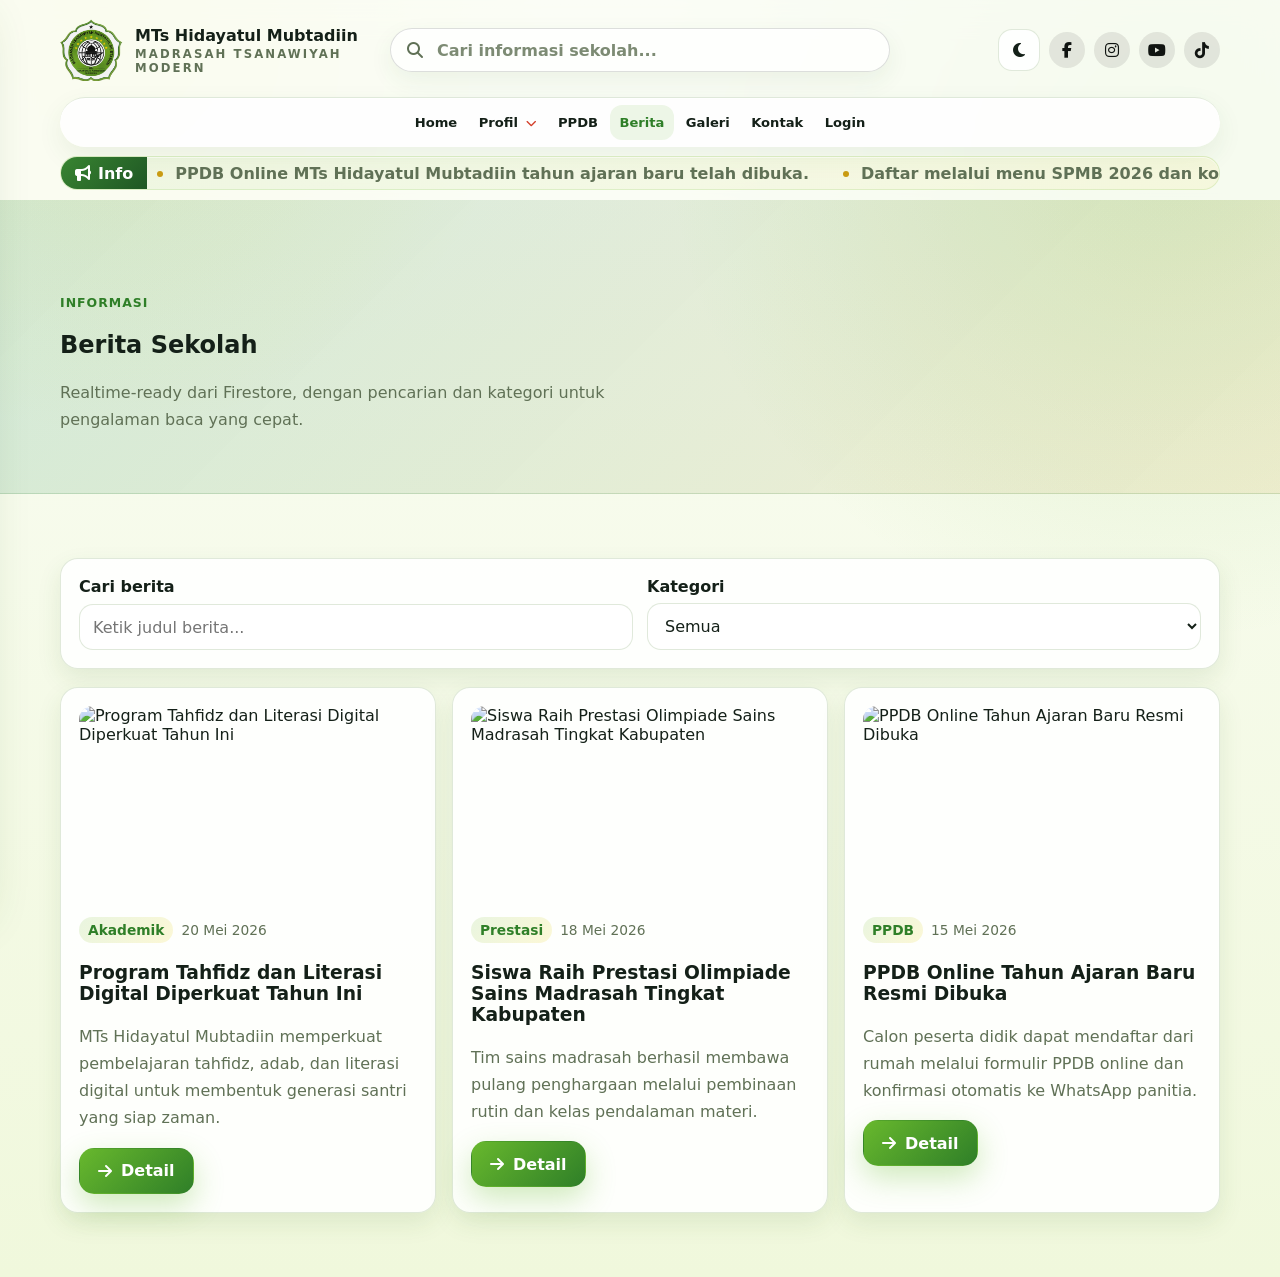
==== berita/index.html @ fa6effda "Initial website upload" ====
<!doctype html>
<html lang="id">
<head>
  <meta charset="utf-8"><meta name="viewport" content="width=device-width, initial-scale=1">
  <title>Berita Sekolah | MTs Hidayatul Mubtadiin</title>
  <meta name="description" content="Berita terbaru MTs Hidayatul Mubtadiin, kategori akademik, prestasi, dan PPDB.">
  <link rel="canonical" href="https://example.github.io/berita/">
  <link rel="stylesheet" href="https://cdnjs.cloudflare.com/ajax/libs/font-awesome/6.5.2/css/all.min.css">
  <link rel="stylesheet" href="../assets/css/styles.css">
</head>
<body>
  <header class="site-header"><div class="topbar"><button class="icon-btn menu-toggle" aria-label="Menu"><i class="fa-solid fa-bars"></i></button><a class="brand-logo" href="../index.html"><img src="../assets/images/logo-mts-small.png" alt="Logo MTs Hidayatul Mubtadiin"></a><div class="brand-title"><strong>Berita Sekolah</strong><span>MTs Hidayatul Mubtadiin</span></div><button class="icon-btn search-toggle" aria-label="Cari"><i class="fa-solid fa-magnifying-glass"></i></button><button class="icon-btn theme-toggle" aria-label="Dark mode"><i class="fa-solid theme-icon fa-moon"></i></button></div><nav class="mobile-nav"><a class="nav-pill" href="../index.html">Home</a><a class="nav-pill" href="../profil/index.html">Profil</a><a class="nav-pill" href="../ppdbonline/index.html">PPDB</a><a class="nav-pill active" href="index.html">Berita</a><a class="nav-pill" href="../galeri/index.html">Galeri</a><a class="nav-pill" href="../kontak/index.html">Kontak</a></nav><div class="running-text mobile-running" aria-label="Informasi berjalan mobile"><span class="ticker-label"><i class="fa-solid fa-bullhorn"></i> Info</span><div class="ticker-viewport"><div class="ticker-track"><span>PPDB Online MTs Hidayatul Mubtadiin tahun ajaran baru telah dibuka.</span><span>Informasi agenda, berita, dan pengumuman resmi tersedia di portal sekolah.</span><span>Madrasah modern, islami, dan berprestasi.</span></div></div></div><div class="desktop-row desktop-school-header"><div class="desktop-topline"><a class="desktop-brand" href="../index.html"><span class="brand-logo"><img src="../assets/images/logo-mts-small.png" alt="Logo MTs Hidayatul Mubtadiin"></span><span><strong>MTs Hidayatul Mubtadiin</strong><small>Madrasah Tsanawiyah Modern</small></span></a><form class="desktop-search" role="search"><i class="fa-solid fa-magnifying-glass"></i><input type="search" placeholder="Cari informasi sekolah..." aria-label="Cari informasi sekolah"></form><div class="desktop-actions" aria-label="Aksi cepat"><button class="icon-btn theme-toggle" type="button" aria-label="Ganti dark mode"><i class="fa-solid theme-icon fa-moon"></i></button><a href="#" aria-label="Facebook"><i class="fa-brands fa-facebook-f"></i></a><a href="#" aria-label="Instagram"><i class="fa-brands fa-instagram"></i></a><a href="#" aria-label="YouTube"><i class="fa-brands fa-youtube"></i></a><a href="#" aria-label="TikTok"><i class="fa-brands fa-tiktok"></i></a></div></div><nav class="desktop-nav desktop-nav-main" aria-label="Navigasi utama"><a href="../index.html">Home</a><div class="dropdown-wrap"><button class="dropdown-toggle" data-target="desktop-profil">Profil <i class="fa-solid fa-chevron-down"></i></button><div class="mega-menu" id="desktop-profil"><a href="../profil/index.html#sejarah"><strong>Sejarah</strong><small>Perjalanan madrasah</small></a><a href="../profil/index.html#visi"><strong>Visi Misi</strong><small>Arah pendidikan</small></a><a href="../profil/index.html#guru"><strong>Guru</strong><small>Tenaga pendidik</small></a><a href="../profil/index.html#sarpras"><strong>Sarpras</strong><small>Fasilitas belajar</small></a><a href="../profil/index.html#prestasi"><strong>Prestasi</strong><small>Capaian siswa</small></a><a href="../profil/index.html#organisasi"><strong>Organisasi</strong><small>Struktur madrasah</small></a></div></div><a href="../ppdbonline/index.html">PPDB</a><a class="active" href="../berita/index.html">Berita</a><a href="../galeri/index.html">Galeri</a><a href="../kontak/index.html">Kontak</a><a href="../login/index.html">Login</a></nav><div class="running-text" aria-label="Informasi berjalan"><span class="ticker-label"><i class="fa-solid fa-bullhorn"></i> Info</span><div class="ticker-viewport"><div class="ticker-track"><span>PPDB Online MTs Hidayatul Mubtadiin tahun ajaran baru telah dibuka.</span><span>Daftar melalui menu SPMB 2026 dan konfirmasi panitia via WhatsApp.</span><span>Informasi agenda, berita, dan pengumuman resmi tersedia di portal sekolah.</span><span>Selamat datang di madrasah modern, islami, dan berprestasi.</span></div></div></div></div></header>
  <aside class="mobile-drawer"><div class="drawer-head"><strong>Menu</strong><button class="icon-btn drawer-close"><i class="fa-solid fa-xmark"></i></button></div><div class="drawer-links"><a href="../index.html">Home</a><a href="../profil/index.html">Profil</a><a href="../ppdbonline/index.html">PPDB</a><a href="../galeri/index.html">Galeri</a><a href="../kontak/index.html">Kontak</a></div></aside><div class="drawer-backdrop"></div>
  <main><section class="page-hero"><div class="container"><span class="eyebrow">Informasi</span><h1>Berita Sekolah</h1><p class="lead">Realtime-ready dari Firestore, dengan pencarian dan kategori untuk pengalaman baca yang cepat.</p></div></section>
    <section class="section container">
      <div class="card form-grid two" style="margin-bottom:18px"><div class="field"><label for="news-search">Cari berita</label><input id="news-search" placeholder="Ketik judul berita..."></div><div class="field"><label for="news-category">Kategori</label><select id="news-category"><option value="all">Semua</option><option>Akademik</option><option>Prestasi</option><option>PPDB</option></select></div></div>
      <div class="grid news-grid" id="news-list"></div>
    </section>
  </main>
  <script src="../data/site-data.js"></script><script src="../assets/js/app.js" defer></script>
</body>
</html>
---- assets/css/styles.css ----
:root {
  color-scheme: light;
  --bg: #fbfdf6;
  --surface: rgba(255, 255, 255, 0.9);
  --surface-solid: #ffffff;
  --surface-soft: #f0f8dc;
  --text: #142018;
  --muted: #607156;
  --line: rgba(61, 118, 33, 0.16);
  --brand: #68b82d;
  --brand-2: #2f7f28;
  --brand-3: #0f4f25;
  --accent: #f1d20b;
  --accent-2: #c99b12;
  --ink: #101411;
  --danger: #c24135;
  --shadow: 0 18px 45px rgba(48, 100, 32, 0.16);
  --shadow-soft: 0 10px 25px rgba(48, 100, 32, 0.1);
  --radius: 18px;
  --radius-sm: 12px;
  --container: min(1160px, calc(100% - 32px));
  --font: "Inter", "Segoe UI", system-ui, -apple-system, sans-serif;
}

[data-theme="dark"] {
  color-scheme: dark;
  --bg: #071009;
  --surface: rgba(16, 28, 13, 0.86);
  --surface-solid: #101b0d;
  --surface-soft: #172611;
  --text: #f5f8ef;
  --muted: #bacab0;
  --line: rgba(213, 241, 180, 0.15);
  --brand: #8dd74f;
  --brand-2: #6fbe36;
  --brand-3: #b6ec78;
  --accent: #f6d718;
  --accent-2: #dfb915;
  --ink: #f5f8ef;
  --danger: #f87171;
  --shadow: 0 18px 45px rgba(0, 0, 0, 0.35);
  --shadow-soft: 0 10px 25px rgba(0, 0, 0, 0.25);
}

* { box-sizing: border-box; }
html { scroll-behavior: smooth; }
body {
  margin: 0;
  font-family: var(--font);
  background:
    radial-gradient(circle at 8% 0%, rgba(241, 210, 11, 0.16), transparent 27rem),
    radial-gradient(circle at 92% 10%, rgba(104, 184, 45, 0.2), transparent 32rem),
    linear-gradient(180deg, var(--bg), var(--surface-soft));
  color: var(--text);
  transition: background 240ms ease, color 240ms ease;
}
a { color: inherit; text-decoration: none; }
button, input, textarea, select { font: inherit; }
img { max-width: 100%; display: block; }
:focus-visible { outline: 3px solid rgba(214, 166, 69, 0.7); outline-offset: 3px; }
.container { width: var(--container); margin-inline: auto; }
.skip-link {
  position: absolute; left: 12px; top: -60px; z-index: 1000; padding: 10px 14px;
  border-radius: 999px; background: var(--brand); color: #fff; transition: top 180ms ease;
}
.skip-link:focus { top: 12px; }

.site-header {
  position: sticky; top: 0; z-index: 100;
  background: rgba(251, 253, 246, 0.82);
  border-bottom: 1px solid transparent;
  backdrop-filter: blur(16px);
  transition: box-shadow 220ms ease, border-color 220ms ease, background 220ms ease;
}
[data-theme="dark"] .site-header { background: rgba(7, 16, 9, 0.78); }
.site-header.is-scrolled { box-shadow: var(--shadow-soft); border-color: var(--line); }
.topbar {
  display: grid; grid-template-columns: 44px 48px 1fr 44px 44px; gap: 8px; align-items: center;
  min-height: 66px; width: var(--container); margin: 0 auto;
}
.icon-btn {
  width: 42px; height: 42px; border: 1px solid var(--line); border-radius: 14px;
  background: var(--surface); color: var(--text); display: grid; place-items: center;
  cursor: pointer; transition: transform 180ms ease, background 180ms ease, border-color 180ms ease;
}
.icon-btn:hover { transform: translateY(-2px); border-color: rgba(104, 184, 45, 0.46); color: var(--brand-2); }
.brand-logo {
  width: 56px; height: 56px; display: grid; place-items: center; color: #fff;
  overflow: hidden;
  font-weight: 900;
}
.brand-logo img { width: 86%; height: 86%; object-fit: contain; transform: none; }
@media (min-width: 760px) {
  .desktop-brand .brand-logo {
    width: 76px;
    height: 76px;
  }
  .desktop-brand .brand-logo img {
    width: 100%;
    height: 100%;
  }
}
@media (max-width: 759px) {
  .topbar .brand-logo {
    width: 48px;
    height: 48px;
  }
  .topbar .brand-logo img {
    width: 90%;
    height: 90%;
  }
}
.brand-title { min-width: 0; }
.brand-title strong { display: block; font-size: 0.95rem; line-height: 1.15; white-space: nowrap; overflow: hidden; text-overflow: ellipsis; }
.brand-title span { display: block; color: var(--muted); font-size: 0.74rem; margin-top: 2px; }
.mobile-nav {
  display: flex; gap: 8px; overflow-x: auto; scrollbar-width: none; width: var(--container); margin: 0 auto;
  padding: 0 0 12px;
}
.mobile-nav::-webkit-scrollbar { display: none; }
.mobile-mega {
  display: grid; grid-template-columns: repeat(2, minmax(0, 1fr)); gap: 8px; width: var(--container); margin: -4px auto 12px;
  max-height: 0; overflow: hidden; opacity: 0; transform: translateY(-6px); transition: 200ms ease;
}
.mobile-mega.open { max-height: 260px; opacity: 1; transform: translateY(0); }
.mobile-mega a { padding: 13px; border-radius: 15px; background: var(--surface-solid); border: 1px solid var(--line); box-shadow: var(--shadow-soft); font-weight: 800; }
.nav-pill, .desktop-nav a, .desktop-nav button {
  border: 0; background: transparent; color: var(--text); cursor: pointer;
}
.nav-pill {
  flex: 0 0 auto; padding: 9px 14px; border-radius: 999px; background: var(--surface);
  border: 1px solid var(--line); font-weight: 700; font-size: 0.88rem;
}
.nav-pill.active, .nav-pill:hover { background: linear-gradient(135deg, var(--brand), var(--brand-2)); color: #fff; border-color: transparent; box-shadow: 0 10px 22px rgba(104, 184, 45, .24); }
.desktop-row { display: none; width: var(--container); margin: 0 auto; min-height: 74px; align-items: center; justify-content: space-between; }
.desktop-brand { display: flex; align-items: center; gap: 12px; font-weight: 900; }
.desktop-brand small { display: block; margin-top: 2px; color: var(--muted); font-size: .73rem; letter-spacing: .18em; text-transform: uppercase; }
.desktop-nav { display: flex; align-items: center; gap: 6px; }
.desktop-nav a, .desktop-nav button { padding: 12px 13px; border-radius: 12px; font-weight: 750; }
.desktop-nav a:hover, .desktop-nav button:hover { background: linear-gradient(135deg, rgba(104, 184, 45, .12), rgba(241, 210, 11, .12)); color: var(--brand-2); }
.desktop-nav a.active { color: var(--brand-2); background: rgba(104, 184, 45, .11); }
.desktop-school-header {
  min-height: 0; padding: 12px 0 9px; display: none; flex-direction: column; gap: 9px;
}
.desktop-topline {
  width: 100%; display: grid; grid-template-columns: minmax(260px, 1fr) minmax(360px, 500px) minmax(230px, 1fr);
  gap: 20px; align-items: center;
}
.desktop-search {
  min-height: 44px; display: flex; align-items: center; gap: 12px; padding: 0 16px;
  border: 1px solid rgba(20, 32, 24, .14); border-radius: 999px; background: rgba(255,255,255,.76);
  box-shadow: inset 0 1px 0 rgba(255,255,255,.82), 0 9px 24px rgba(48,100,32,.07);
}
[data-theme="dark"] .desktop-search { background: rgba(255,255,255,.06); border-color: var(--line); }
.desktop-search i { color: var(--muted); }
.desktop-search input {
  width: 100%; border: 0; outline: 0; background: transparent; color: var(--text); font-weight: 650;
}
.desktop-search input::placeholder { color: color-mix(in srgb, var(--muted), transparent 18%); }
.desktop-actions { display: flex; justify-content: flex-end; align-items: center; gap: 9px; }
.desktop-actions a {
  width: 36px; height: 36px; display: grid; place-items: center; border-radius: 50%;
  background: rgba(16,20,17,.09); color: var(--ink); transition: transform 180ms ease, background 180ms ease, color 180ms ease;
}
[data-theme="dark"] .desktop-actions a { background: rgba(255,255,255,.1); color: var(--text); }
.desktop-actions a:hover { transform: translateY(-2px); background: rgba(104,184,45,.18); color: var(--brand-2); }
.desktop-nav-main {
  width: 100%; justify-content: center; gap: 3px; padding-top: 5px; border-top: 1px solid var(--line);
  flex-wrap: nowrap;
  background: rgba(255,255,255,.86); border-radius: 999px; padding: 7px 10px;
  box-shadow: 0 10px 26px rgba(48,100,32,.08), inset 0 1px 0 rgba(255,255,255,.8);
}
[data-theme="dark"] .desktop-nav-main { background: rgba(255,255,255,.08); }
.desktop-nav-main a, .desktop-nav-main button {
  font-size: clamp(.82rem, .92vw, .96rem); padding: 10px clamp(7px, .72vw, 12px); white-space: nowrap;
}
.desktop-nav-main i, .desktop-nav-main .dropdown-toggle i { color: #d33d28; font-size: .68rem; margin-left: 3px; }
.running-text {
  width: 100%; display: grid; grid-template-columns: auto 1fr; align-items: center; gap: 10px;
  min-height: 34px; border: 1px solid rgba(104,184,45,.16); border-radius: 999px;
  background: linear-gradient(135deg, rgba(104,184,45,.08), rgba(241,210,11,.08)); overflow: hidden;
  box-shadow: inset 0 1px 0 rgba(255,255,255,.5);
}
.mobile-running {
  width: var(--container); margin: -4px auto 10px; min-height: 31px; border-radius: 12px;
}
.mobile-running .ticker-label { padding: 0 10px; font-size: .78rem; }
.mobile-running .ticker-track { font-size: .82rem; animation-duration: 24s; }
.ticker-label {
  height: 100%; display: inline-flex; align-items: center; gap: 7px; padding: 0 14px;
  background: linear-gradient(135deg, rgba(47,127,40,.95), rgba(20,78,26,.95)); color: #fff; font-weight: 850;
}
.ticker-viewport { overflow: hidden; white-space: nowrap; }
.ticker-track {
  display: inline-flex; gap: 34px; padding-right: 34px; color: var(--muted); font-weight: 750;
  animation: ticker-move 32s linear infinite;
}
.ticker-track span::before {
  content: ""; display: inline-block; width: 6px; height: 6px; border-radius: 50%;
  background: var(--accent-2); margin-right: 12px; vertical-align: middle;
}
.running-text:hover .ticker-track { animation-play-state: paused; }
@keyframes ticker-move {
  from { transform: translateX(100%); }
  to { transform: translateX(-100%); }
}
.dropdown-wrap { position: relative; }
.mega-menu {
  position: absolute; top: calc(100% + 12px); left: 0; width: min(520px, calc(100vw - 32px));
  background: var(--surface-solid); border: 1px solid var(--line); border-radius: var(--radius);
  box-shadow: var(--shadow); padding: 14px; display: grid; grid-template-columns: repeat(2, minmax(0, 1fr));
  gap: 10px; opacity: 0; transform: translateY(8px); pointer-events: none; transition: 180ms ease;
}
.mega-menu.open { opacity: 1; transform: translateY(0); pointer-events: auto; }
.mega-menu a { padding: 14px; border-radius: 14px; background: var(--surface-soft); display: grid; gap: 5px; }
.mega-menu small { color: var(--muted); }
.mobile-drawer {
  position: fixed; inset: 0 auto 0 0; width: min(330px, 86vw); z-index: 150; background: var(--surface-solid);
  transform: translateX(-105%); transition: transform 220ms ease; box-shadow: var(--shadow); padding: 18px;
}
.mobile-drawer.open { transform: translateX(0); }
.drawer-backdrop { position: fixed; inset: 0; background: rgba(0,0,0,.38); z-index: 140; opacity: 0; pointer-events: none; transition: opacity 180ms ease; }
.drawer-backdrop.open { opacity: 1; pointer-events: auto; }
.drawer-head { display: flex; justify-content: space-between; align-items: center; margin-bottom: 18px; }
.drawer-links { display: grid; gap: 8px; }
.drawer-links a { padding: 13px 12px; border-radius: 14px; background: var(--surface-soft); font-weight: 750; }
.mini-grid { display: grid; grid-template-columns: repeat(2, minmax(0, 1fr)); gap: 8px; margin: 10px 0; }
.mini-grid a { font-size: 0.9rem; background: var(--surface); border: 1px solid var(--line); }

.hero {
  min-height: clamp(520px, 72vh, 650px); position: relative; display: grid; align-items: end; overflow: hidden;
  background: #0a2410;
}
.hero-slider { position: absolute; inset: 0; z-index: 0; }
.hero-slider::after {
  content: ""; position: absolute; inset: 0;
  background:
    radial-gradient(circle at 85% 20%, rgba(241, 210, 11, .38), transparent 24rem),
    linear-gradient(115deg, rgba(7, 43, 18, .9) 0%, rgba(47, 127, 40, .66) 48%, rgba(104, 184, 45, .35) 100%);
}
.hero-slide {
  position: absolute; inset: 0; background-size: cover; background-position: center;
  opacity: 0; transform: scale(1.04); transition: opacity 900ms ease, transform 6500ms linear;
}
.hero-slide.active { opacity: 1; transform: scale(1); }
.hero::after {
  content: ""; position: absolute; inset: auto 0 0 0; height: 140px; z-index: 1;
  background: linear-gradient(0deg, var(--bg), transparent);
}
.hero-dots {
  position: absolute; z-index: 3; right: max(16px, calc((100vw - 1160px) / 2)); bottom: 36px;
  display: flex; gap: 8px;
}
.hero-dots button {
  width: 10px; height: 10px; border: 0; border-radius: 999px; padding: 0; cursor: pointer;
  background: rgba(255,255,255,.52); transition: width 220ms ease, background 220ms ease;
}
.hero-dots button.active { width: 30px; background: var(--accent); }
.hero-arrow {
  position: absolute; z-index: 3; top: 50%; transform: translateY(-50%);
  width: 44px; height: 44px; border: 1px solid rgba(255,255,255,.2); border-radius: 999px;
  background: rgba(12, 24, 14, .48); color: rgba(255,255,255,.88); backdrop-filter: blur(10px);
  display: grid; place-items: center; cursor: pointer; transition: background 180ms ease, transform 180ms ease, border-color 180ms ease;
}
.hero-arrow:hover { background: rgba(12, 24, 14, .66); border-color: rgba(241,210,11,.32); transform: translateY(-50%) scale(1.04); }
.hero-arrow-left { left: max(14px, calc((100vw - 1160px) / 2)); }
.hero-arrow-right { right: max(14px, calc((100vw - 1160px) / 2)); }
.hero-inner {
  position: relative; z-index: 2; width: var(--container); margin: 0 auto; padding: 210px 0 64px;
  display: grid; gap: 22px; color: #fff;
}

@media (max-width: 759px) {
  .hero-arrow { width: 38px; height: 38px; top: auto; bottom: 86px; }
  .hero-arrow-left { left: 16px; }
  .hero-arrow-right { right: 16px; }
  .hero-dots { right: 50%; transform: translateX(50%); bottom: 42px; }
  .hero { min-height: 560px; }
  .hero-inner { padding: 190px 0 96px; }
}

@media (min-width: 760px) and (max-width: 979px) {
  .topbar { display: grid !important; }
  .mobile-nav { display: flex !important; }
  .mobile-running { display: grid !important; }
  .desktop-row { display: none !important; }
}
.hero-kicker { display: inline-flex; width: fit-content; gap: 8px; align-items: center; padding: 8px 12px; border-radius: 999px; background: rgba(255,255,255,.14); backdrop-filter: blur(12px); font-weight: 800; }
.hero h1 {   font-size: clamp(2rem, 6vw, 4.2rem); line-height: .98; margin: 0; letter-spacing: 0; max-width: 900px; }
.hero p { max-width: 650px; font-size: clamp(1rem, 2.2vw, 1.25rem); line-height: 1.7; margin: 0; color: rgba(255,255,255,.88); }
.hero-actions { display: flex; flex-wrap: wrap; gap: 12px; }
.btn {
  display: inline-flex; align-items: center; justify-content: center; gap: 9px; min-height: 46px; padding: 12px 18px;
  border-radius: 15px; border: 1px solid transparent; font-weight: 850; cursor: pointer; transition: 180ms ease;
}
.btn-primary { background: linear-gradient(135deg, var(--brand), var(--brand-2)); color: #fff; box-shadow: 0 12px 30px rgba(104, 184, 45, .3); }
.btn-primary:hover, .btn-ghost:hover { transform: translateY(-2px); }
.btn-ghost { color: #fff; border-color: rgba(255,255,255,.35); background: rgba(255,255,255,.1); backdrop-filter: blur(12px); }
.hero-card {
  width: min(100%, 430px); padding: 16px; border: 1px solid rgba(255,255,255,.24); border-radius: var(--radius);
  background: rgba(255,255,255,.14); backdrop-filter: blur(16px); box-shadow: 0 18px 45px rgba(0,0,0,.18);
}
.hero-card strong { display: block; margin-bottom: 8px; }

.section { padding: 64px 0; }
.section-head { display: flex; justify-content: space-between; gap: 20px; align-items: end; margin-bottom: 24px; }
.eyebrow { color: var(--brand-2); font-weight: 900; text-transform: uppercase; font-size: .78rem; letter-spacing: .08em; }
h2 { font-size: clamp(1.65rem, 4vw, 2.9rem); line-height: 1.06; margin: 8px 0 0; letter-spacing: 0; }
.lead { color: var(--muted); line-height: 1.7; max-width: 640px; }
.grid { display: grid; gap: 16px; }
.stats-grid { grid-template-columns: repeat(2, minmax(0, 1fr)); }
.card {
  background: var(--surface); border: 1px solid var(--line); border-radius: var(--radius); box-shadow: var(--shadow-soft);
  padding: 18px; transition: transform 180ms ease, box-shadow 180ms ease, background 180ms ease;
}
.card:hover { transform: translateY(-4px); box-shadow: var(--shadow); }
.stat strong { font-size: clamp(1.8rem, 6vw, 3.2rem); color: var(--brand-2); text-shadow: 0 8px 22px rgba(104, 184, 45, .18); }
.stat span { display: block; color: var(--muted); margin-top: 4px; }
.menu-grid { grid-template-columns: repeat(2, minmax(0, 1fr)); }
.menu-card { position: relative; overflow: hidden; min-height: 124px; display: grid; align-content: space-between; }
.menu-card i { width: 42px; height: 42px; border-radius: 14px; background: linear-gradient(135deg, rgba(104,184,45,.16), rgba(241,210,11,.2)); color: var(--brand-2); display: grid; place-items: center; font-size: 1.1rem; }
.menu-card::after { content: ""; position: absolute; width: 40px; height: 40px; border-radius: 50%; background: rgba(241,210,11,.18); right: -8px; bottom: -8px; transform: scale(0); transition: transform 250ms ease; }
.menu-card:active::after { transform: scale(5); }
.split { display: grid; gap: 20px; }
.principal { display: grid; gap: 18px; align-items: center; }
.principal img { width: 100%; aspect-ratio: 4/3; object-fit: cover; border-radius: var(--radius); box-shadow: var(--shadow); }
.news-grid { grid-template-columns: 1fr; }
.news-card img, .gallery-item img { width: 100%; aspect-ratio: 16/10; object-fit: cover; border-radius: 14px; }
.meta { color: var(--muted); font-size: .86rem; display: flex; gap: 8px; flex-wrap: wrap; align-items: center; }
.badge { color: var(--brand-2); background: linear-gradient(135deg, rgba(104,184,45,.14), rgba(241,210,11,.16)); padding: 5px 9px; border-radius: 999px; font-weight: 800; }
.list { display: grid; gap: 12px; }
.list-item { display: flex; gap: 12px; align-items: start; padding: 14px; border: 1px solid var(--line); border-radius: 15px; background: var(--surface); }
.datebox { width: 54px; min-width: 54px; border-radius: 14px; background: linear-gradient(150deg, var(--brand), var(--brand-2)); color: #fff; text-align: center; padding: 8px 5px; font-weight: 900; box-shadow: 0 10px 18px rgba(104,184,45,.22); }
.datebox small { display: block; font-size: .7rem; font-weight: 700; opacity: .9; }
.gallery-grid { grid-template-columns: repeat(2, minmax(0, 1fr)); }
.video-shell { position: relative; aspect-ratio: 16/9; border-radius: var(--radius); overflow: hidden; background: #0b1d15; box-shadow: var(--shadow); }
.video-shell iframe { position: absolute; inset: 0; width: 100%; height: 100%; border: 0; }
.partners { display: flex; gap: 12px; overflow-x: auto; padding-bottom: 8px; }
.partner { flex: 0 0 160px; height: 74px; border: 1px solid var(--line); background: var(--surface); border-radius: 16px; display: grid; place-items: center; font-weight: 900; color: var(--muted); }

.site-footer { padding: 52px 0 28px; background: linear-gradient(135deg, #0a2410, #17440f 58%, #2f5f12); color: #f4f8ef; }
.footer-grid { display: grid; gap: 24px; }
.footer-grid a { color: #d7efe5; }
.socials { display: flex; gap: 10px; }
.socials a { width: 40px; height: 40px; border-radius: 13px; display: grid; place-items: center; background: rgba(255,255,255,.1); }
.copyright { margin-top: 28px; color: rgba(234,248,241,.72); font-size: .9rem; border-top: 1px solid rgba(255,255,255,.12); padding-top: 18px; }

.page-hero { padding: 92px 0 44px; background: linear-gradient(135deg, rgba(15,138,95,.16), rgba(214,166,69,.14)); border-bottom: 1px solid var(--line); }
.form-grid { display: grid; gap: 14px; }
.field { display: grid; gap: 7px; }
.field label { font-weight: 800; }
.field input, .field textarea, .field select {
  width: 100%; border: 1px solid var(--line); background: var(--surface-solid); color: var(--text); border-radius: 14px; padding: 12px 13px;
}
.field textarea { min-height: 120px; resize: vertical; }
.alert { padding: 14px; border-radius: 14px; border: 1px solid var(--line); background: var(--surface-soft); color: var(--muted); }
.modal {
  position: fixed; inset: 0; background: rgba(0,0,0,.45); display: none; place-items: center; padding: 16px; z-index: 200;
}
.modal.open { display: grid; }
.modal-card { width: min(460px, 100%); background: var(--surface-solid); color: var(--text); border-radius: var(--radius); padding: 24px; box-shadow: var(--shadow); }
.search-panel {
  position: fixed; inset: 74px 16px auto; z-index: 160; background: var(--surface-solid); border: 1px solid var(--line);
  border-radius: var(--radius); box-shadow: var(--shadow); padding: 14px; display: none;
}
.search-panel.open { display: block; }

.auth-shell, .dashboard-shell { min-height: 100vh; }
.auth-shell { display: grid; place-items: center; padding: 24px; }
.auth-card { width: min(430px, 100%); }
.tabs { display: flex; gap: 8px; padding: 6px; background: var(--surface-soft); border-radius: 15px; margin-bottom: 16px; }
.tab { flex: 1; border: 0; border-radius: 12px; padding: 11px; background: transparent; color: var(--text); font-weight: 900; cursor: pointer; }
.tab.active { background: var(--surface-solid); box-shadow: var(--shadow-soft); }
.dashboard-shell { display: grid; grid-template-columns: 1fr; }
.sidebar { background: var(--surface-solid); border-bottom: 1px solid var(--line); padding: 14px; position: sticky; top: 0; z-index: 20; }
.side-nav { display: flex; gap: 8px; overflow-x: auto; }
.side-nav button { white-space: nowrap; border: 1px solid var(--line); background: var(--surface); color: var(--text); padding: 10px 12px; border-radius: 13px; cursor: pointer; font-weight: 800; }
.side-nav button.active { background: var(--brand); color: #fff; }
.dash-main { padding: 18px; }
.table-wrap { overflow-x: auto; border: 1px solid var(--line); border-radius: var(--radius); background: var(--surface); }
table { width: 100%; border-collapse: collapse; min-width: 720px; }
th, td { padding: 12px; text-align: left; border-bottom: 1px solid var(--line); vertical-align: top; }
th { color: var(--muted); font-size: .82rem; text-transform: uppercase; }
.skeleton { position: relative; overflow: hidden; background: var(--surface-soft); min-height: 120px; }
.skeleton::after { content: ""; position: absolute; inset: 0; transform: translateX(-100%); background: linear-gradient(90deg, transparent, rgba(255,255,255,.36), transparent); animation: shimmer 1.5s infinite; }
@keyframes shimmer { 100% { transform: translateX(100%); } }
.reveal { opacity: 0; transform: translateY(22px); transition: opacity 520ms ease, transform 520ms ease; }
.reveal.in-view { opacity: 1; transform: translateY(0); }

@media (min-width: 760px) {
  .mobile-only { display: none !important; }
  .topbar, .mobile-nav, .mobile-running { display: none; }
  .desktop-row { display: flex; }
  .hero-inner { grid-template-columns: minmax(0, 820px); align-items: end; }
  .stats-grid { grid-template-columns: repeat(4, minmax(0, 1fr)); }
  .menu-grid { grid-template-columns: repeat(4, minmax(0, 1fr)); }
  .split, .principal { grid-template-columns: 1.05fr .95fr; }
  .news-grid { grid-template-columns: repeat(3, minmax(0, 1fr)); }
  .gallery-grid { grid-template-columns: repeat(4, minmax(0, 1fr)); }
  .footer-grid { grid-template-columns: 1.4fr .8fr .8fr 1fr; }
  .form-grid.two { grid-template-columns: repeat(2, minmax(0, 1fr)); }
  .dashboard-shell { grid-template-columns: 260px 1fr; }
  .sidebar { min-height: 100vh; border-right: 1px solid var(--line); border-bottom: 0; }
  .side-nav { display: grid; overflow: visible; }
  .dash-main { padding: 28px; }
}
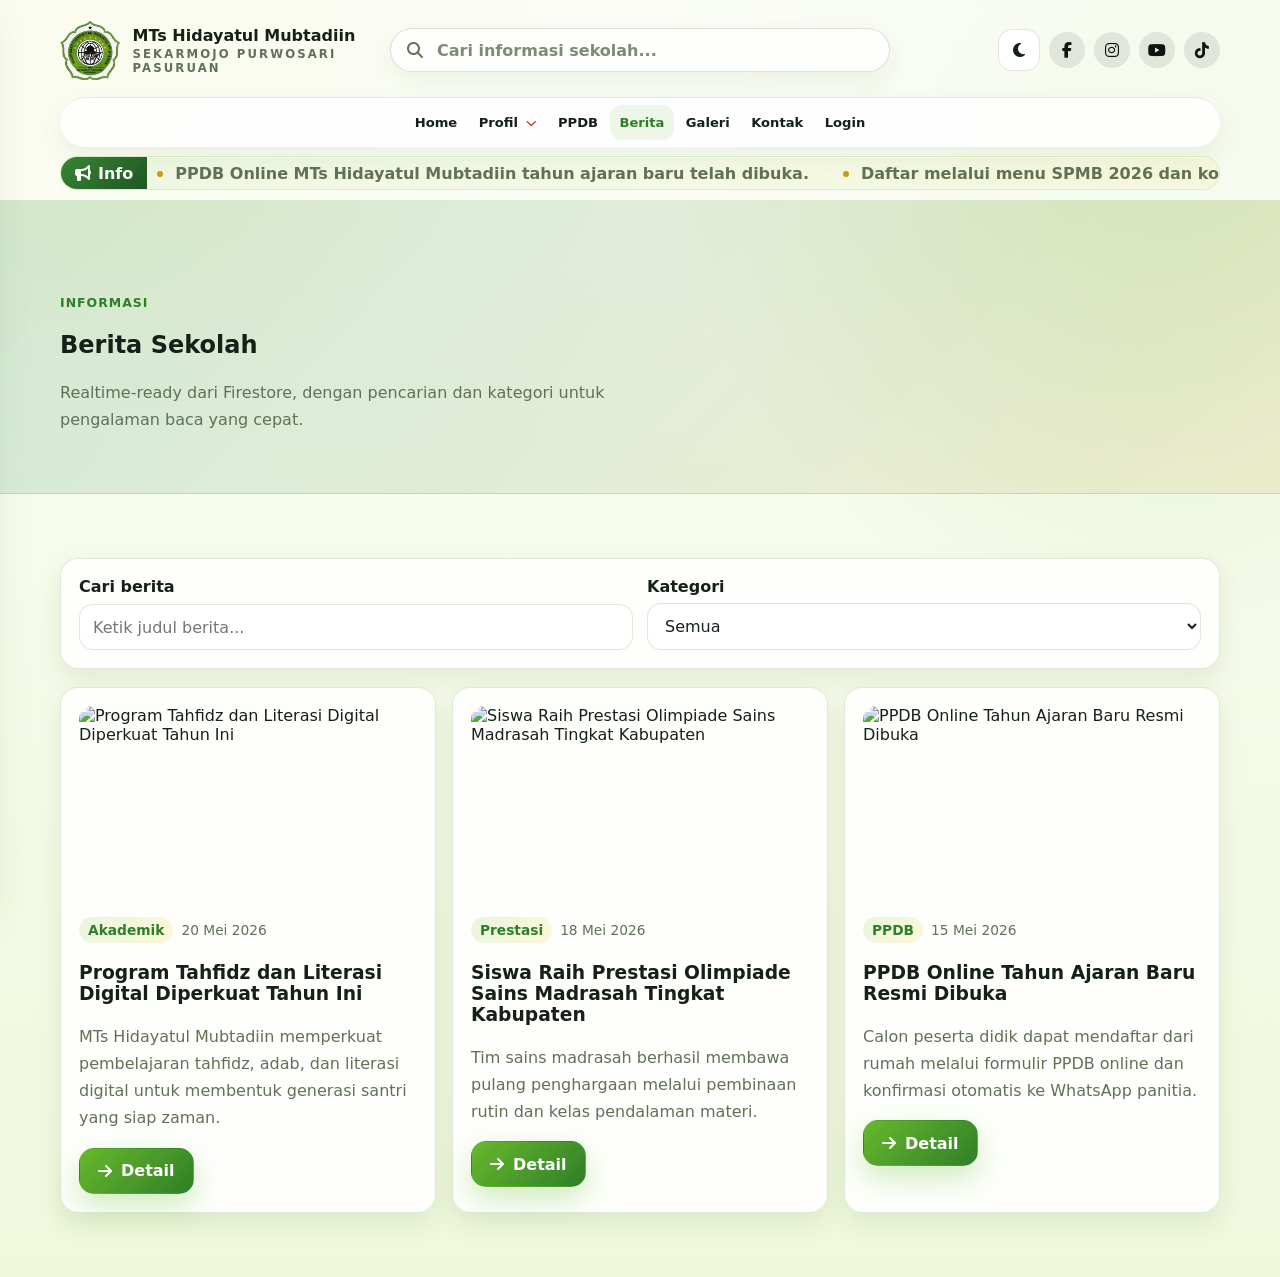
==== commit 246a3b67: "Update index.html" ====
--- a/berita/index.html
+++ b/berita/index.html
@@ -9,7 +9,7 @@
   <link rel="stylesheet" href="../assets/css/styles.css">
 </head>
 <body>
-  <header class="site-header"><div class="topbar"><button class="icon-btn menu-toggle" aria-label="Menu"><i class="fa-solid fa-bars"></i></button><a class="brand-logo" href="../index.html"><img src="../assets/images/logo-mts-small.png" alt="Logo MTs Hidayatul Mubtadiin"></a><div class="brand-title"><strong>Berita Sekolah</strong><span>MTs Hidayatul Mubtadiin</span></div><button class="icon-btn search-toggle" aria-label="Cari"><i class="fa-solid fa-magnifying-glass"></i></button><button class="icon-btn theme-toggle" aria-label="Dark mode"><i class="fa-solid theme-icon fa-moon"></i></button></div><nav class="mobile-nav"><a class="nav-pill" href="../index.html">Home</a><a class="nav-pill" href="../profil/index.html">Profil</a><a class="nav-pill" href="../ppdbonline/index.html">PPDB</a><a class="nav-pill active" href="index.html">Berita</a><a class="nav-pill" href="../galeri/index.html">Galeri</a><a class="nav-pill" href="../kontak/index.html">Kontak</a></nav><div class="running-text mobile-running" aria-label="Informasi berjalan mobile"><span class="ticker-label"><i class="fa-solid fa-bullhorn"></i> Info</span><div class="ticker-viewport"><div class="ticker-track"><span>PPDB Online MTs Hidayatul Mubtadiin tahun ajaran baru telah dibuka.</span><span>Informasi agenda, berita, dan pengumuman resmi tersedia di portal sekolah.</span><span>Madrasah modern, islami, dan berprestasi.</span></div></div></div><div class="desktop-row desktop-school-header"><div class="desktop-topline"><a class="desktop-brand" href="../index.html"><span class="brand-logo"><img src="../assets/images/logo-mts-small.png" alt="Logo MTs Hidayatul Mubtadiin"></span><span><strong>MTs Hidayatul Mubtadiin</strong><small>Madrasah Tsanawiyah Modern</small></span></a><form class="desktop-search" role="search"><i class="fa-solid fa-magnifying-glass"></i><input type="search" placeholder="Cari informasi sekolah..." aria-label="Cari informasi sekolah"></form><div class="desktop-actions" aria-label="Aksi cepat"><button class="icon-btn theme-toggle" type="button" aria-label="Ganti dark mode"><i class="fa-solid theme-icon fa-moon"></i></button><a href="#" aria-label="Facebook"><i class="fa-brands fa-facebook-f"></i></a><a href="#" aria-label="Instagram"><i class="fa-brands fa-instagram"></i></a><a href="#" aria-label="YouTube"><i class="fa-brands fa-youtube"></i></a><a href="#" aria-label="TikTok"><i class="fa-brands fa-tiktok"></i></a></div></div><nav class="desktop-nav desktop-nav-main" aria-label="Navigasi utama"><a href="../index.html">Home</a><div class="dropdown-wrap"><button class="dropdown-toggle" data-target="desktop-profil">Profil <i class="fa-solid fa-chevron-down"></i></button><div class="mega-menu" id="desktop-profil"><a href="../profil/index.html#sejarah"><strong>Sejarah</strong><small>Perjalanan madrasah</small></a><a href="../profil/index.html#visi"><strong>Visi Misi</strong><small>Arah pendidikan</small></a><a href="../profil/index.html#guru"><strong>Guru</strong><small>Tenaga pendidik</small></a><a href="../profil/index.html#sarpras"><strong>Sarpras</strong><small>Fasilitas belajar</small></a><a href="../profil/index.html#prestasi"><strong>Prestasi</strong><small>Capaian siswa</small></a><a href="../profil/index.html#organisasi"><strong>Organisasi</strong><small>Struktur madrasah</small></a></div></div><a href="../ppdbonline/index.html">PPDB</a><a class="active" href="../berita/index.html">Berita</a><a href="../galeri/index.html">Galeri</a><a href="../kontak/index.html">Kontak</a><a href="../login/index.html">Login</a></nav><div class="running-text" aria-label="Informasi berjalan"><span class="ticker-label"><i class="fa-solid fa-bullhorn"></i> Info</span><div class="ticker-viewport"><div class="ticker-track"><span>PPDB Online MTs Hidayatul Mubtadiin tahun ajaran baru telah dibuka.</span><span>Daftar melalui menu SPMB 2026 dan konfirmasi panitia via WhatsApp.</span><span>Informasi agenda, berita, dan pengumuman resmi tersedia di portal sekolah.</span><span>Selamat datang di madrasah modern, islami, dan berprestasi.</span></div></div></div></div></header>
+  <header class="site-header"><div class="topbar"><button class="icon-btn menu-toggle" aria-label="Menu"><i class="fa-solid fa-bars"></i></button><a class="brand-logo" href="../index.html"><img src="../assets/images/logo-mts-small.png" alt="Logo MTs Hidayatul Mubtadiin"></a><div class="brand-title"><strong>Berita Sekolah</strong><span>MTs Hidayatul Mubtadiin</span></div><button class="icon-btn search-toggle" aria-label="Cari"><i class="fa-solid fa-magnifying-glass"></i></button><button class="icon-btn theme-toggle" aria-label="Dark mode"><i class="fa-solid theme-icon fa-moon"></i></button></div><nav class="mobile-nav"><a class="nav-pill" href="../index.html">Home</a><a class="nav-pill" href="../profil/index.html">Profil</a><a class="nav-pill" href="../ppdbonline/index.html">PPDB</a><a class="nav-pill active" href="index.html">Berita</a><a class="nav-pill" href="../galeri/index.html">Galeri</a><a class="nav-pill" href="../kontak/index.html">Kontak</a></nav><div class="running-text mobile-running" aria-label="Informasi berjalan mobile"><span class="ticker-label"><i class="fa-solid fa-bullhorn"></i> Info</span><div class="ticker-viewport"><div class="ticker-track"><span>PPDB Online MTs Hidayatul Mubtadiin tahun ajaran baru telah dibuka.</span><span>Informasi agenda, berita, dan pengumuman resmi tersedia di portal sekolah.</span><span>Madrasah modern, islami, dan berprestasi.</span></div></div></div><div class="desktop-row desktop-school-header"><div class="desktop-topline"><a class="desktop-brand" href="../index.html"><span class="brand-logo"><img src="../assets/images/logo-mts-small.png" alt="Logo MTs Hidayatul Mubtadiin"></span><span><strong>MTs Hidayatul Mubtadiin</strong><small>Sekarmojo Purwosari Pasuruan</small></span></a><form class="desktop-search" role="search"><i class="fa-solid fa-magnifying-glass"></i><input type="search" placeholder="Cari informasi sekolah..." aria-label="Cari informasi sekolah"></form><div class="desktop-actions" aria-label="Aksi cepat"><button class="icon-btn theme-toggle" type="button" aria-label="Ganti dark mode"><i class="fa-solid theme-icon fa-moon"></i></button><a href="#" aria-label="Facebook"><i class="fa-brands fa-facebook-f"></i></a><a href="#" aria-label="Instagram"><i class="fa-brands fa-instagram"></i></a><a href="#" aria-label="YouTube"><i class="fa-brands fa-youtube"></i></a><a href="#" aria-label="TikTok"><i class="fa-brands fa-tiktok"></i></a></div></div><nav class="desktop-nav desktop-nav-main" aria-label="Navigasi utama"><a href="../index.html">Home</a><div class="dropdown-wrap"><button class="dropdown-toggle" data-target="desktop-profil">Profil <i class="fa-solid fa-chevron-down"></i></button><div class="mega-menu" id="desktop-profil"><a href="../profil/index.html#sejarah"><strong>Sejarah</strong><small>Perjalanan madrasah</small></a><a href="../profil/index.html#visi"><strong>Visi Misi</strong><small>Arah pendidikan</small></a><a href="../profil/index.html#guru"><strong>Guru</strong><small>Tenaga pendidik</small></a><a href="../profil/index.html#sarpras"><strong>Sarpras</strong><small>Fasilitas belajar</small></a><a href="../profil/index.html#prestasi"><strong>Prestasi</strong><small>Capaian siswa</small></a><a href="../profil/index.html#organisasi"><strong>Organisasi</strong><small>Struktur madrasah</small></a></div></div><a href="../ppdbonline/index.html">PPDB</a><a class="active" href="../berita/index.html">Berita</a><a href="../galeri/index.html">Galeri</a><a href="../kontak/index.html">Kontak</a><a href="../login/index.html">Login</a></nav><div class="running-text" aria-label="Informasi berjalan"><span class="ticker-label"><i class="fa-solid fa-bullhorn"></i> Info</span><div class="ticker-viewport"><div class="ticker-track"><span>PPDB Online MTs Hidayatul Mubtadiin tahun ajaran baru telah dibuka.</span><span>Daftar melalui menu SPMB 2026 dan konfirmasi panitia via WhatsApp.</span><span>Informasi agenda, berita, dan pengumuman resmi tersedia di portal sekolah.</span><span>Selamat datang di madrasah modern, islami, dan berprestasi.</span></div></div></div></div></header>
   <aside class="mobile-drawer"><div class="drawer-head"><strong>Menu</strong><button class="icon-btn drawer-close"><i class="fa-solid fa-xmark"></i></button></div><div class="drawer-links"><a href="../index.html">Home</a><a href="../profil/index.html">Profil</a><a href="../ppdbonline/index.html">PPDB</a><a href="../galeri/index.html">Galeri</a><a href="../kontak/index.html">Kontak</a></div></aside><div class="drawer-backdrop"></div>
   <main><section class="page-hero"><div class="container"><span class="eyebrow">Informasi</span><h1>Berita Sekolah</h1><p class="lead">Realtime-ready dari Firestore, dengan pencarian dan kategori untuk pengalaman baca yang cepat.</p></div></section>
     <section class="section container">
